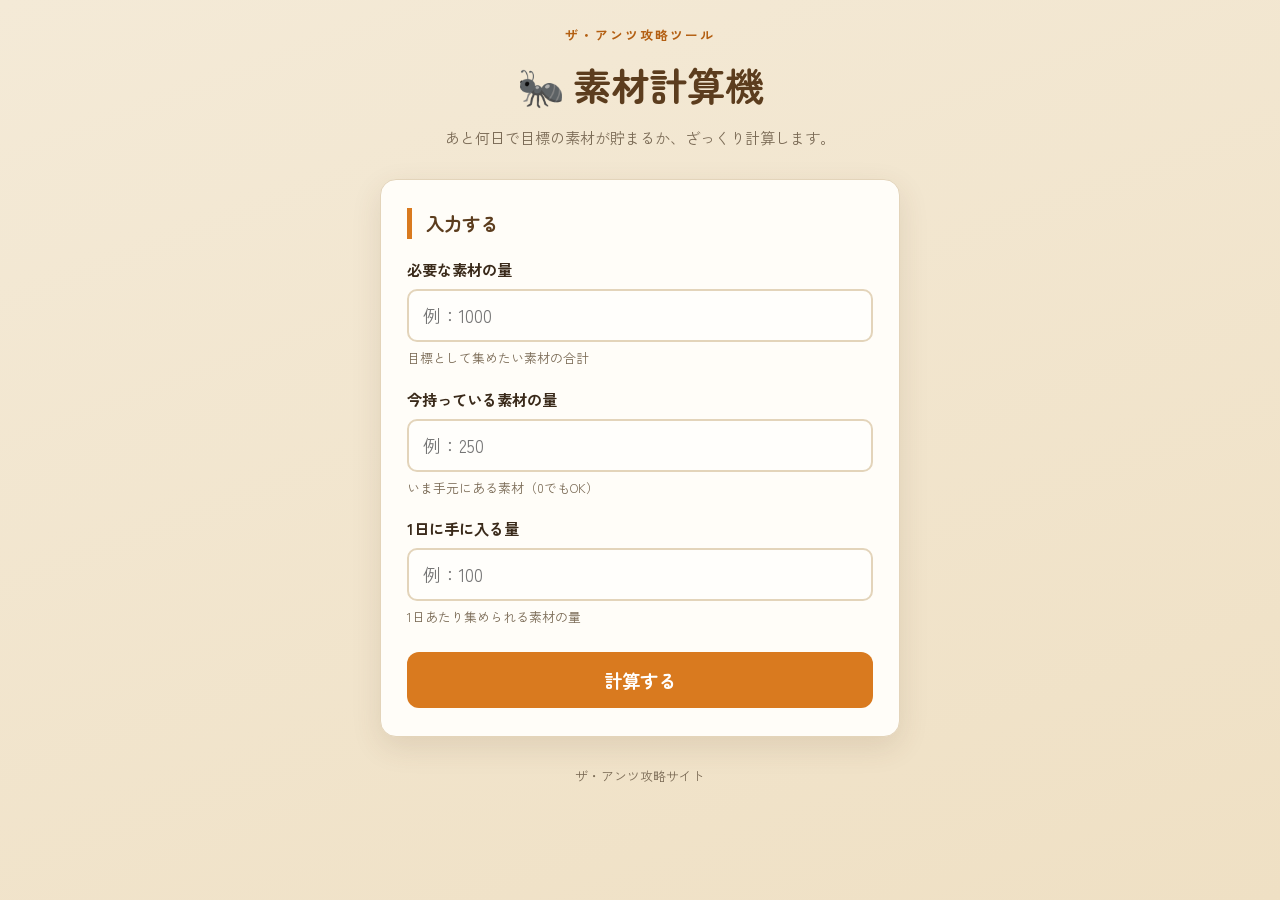
==== index.html @ af233180 "Add files via upload" ====
<!DOCTYPE html>
<!-- lang="ja" : このページが日本語であることをブラウザに伝えます -->
<html lang="ja">
<head>
  <!-- 文字コードの指定。日本語が文字化けしないために必要です -->
  <meta charset="UTF-8" />

  <!-- スマホ表示対応の「おまじない」。画面幅に合わせて拡大縮小してくれます -->
  <meta name="viewport" content="width=device-width, initial-scale=1.0" />

  <!-- ブラウザのタブに表示されるタイトル -->
  <title>素材計算機 | ザ・アンツ攻略</title>

  <!-- 見た目（デザイン）を読み込みます -->
  <link rel="stylesheet" href="style.css" />

  <!-- 日本語が使える、丸みのある読みやすいフォントをGoogleから読み込みます -->
  <link rel="preconnect" href="https://fonts.googleapis.com" />
  <link rel="preconnect" href="https://fonts.gstatic.com" crossorigin />
  <link
    href="https://fonts.googleapis.com/css2?family=Zen+Kaku+Gothic+New:wght@400;500;700&family=Zen+Maru+Gothic:wght@500;700&display=swap"
    rel="stylesheet"
  />
</head>

<body>
  <!-- ページ全体を中央にまとめる入れ物 -->
  <div class="container">

    <!-- ===== ヘッダー（タイトル部分） ===== -->
    <header class="page-header">
      <p class="eyebrow">ザ・アンツ攻略ツール</p>
      <h1 class="title"><span class="ant">🐜</span> 素材計算機</h1>
      <p class="lead">あと何日で目標の素材が貯まるか、ざっくり計算します。</p>
    </header>

    <!-- ===== 入力フォーム ===== -->
    <!-- ※ formタグは使わず、ボタンのクリックで計算します（ページが勝手に再読み込みされないように） -->
    <section class="card">
      <h2 class="card-title">入力する</h2>

      <!-- 必要素材 -->
      <div class="field">
        <label for="required">必要な素材の量</label>
        <input
          type="number"
          id="required"
          inputmode="numeric"
          min="1"
          placeholder="例：1000"
        />
        <p class="hint">目標として集めたい素材の合計</p>
      </div>

      <!-- 所持素材 -->
      <div class="field">
        <label for="owned">今持っている素材の量</label>
        <input
          type="number"
          id="owned"
          inputmode="numeric"
          min="0"
          placeholder="例：250"
        />
        <p class="hint">いま手元にある素材（0でもOK）</p>
      </div>

      <!-- 1日の獲得量 -->
      <div class="field">
        <label for="perday">1日に手に入る量</label>
        <input
          type="number"
          id="perday"
          inputmode="numeric"
          min="1"
          placeholder="例：100"
        />
        <p class="hint">1日あたり集められる素材の量</p>
      </div>

      <!-- 計算ボタン -->
      <button id="calcButton" class="calc-button" type="button">
        計算する
      </button>

      <!-- エラーメッセージを表示する場所（最初は空っぽ） -->
      <p id="errorMessage" class="error-message" role="alert"></p>
    </section>

    <!-- ===== 計算結果 ===== -->
    <!-- 最初は hidden で隠しておき、計算後に表示します -->
    <section id="result" class="card result-card" hidden>
      <h2 class="card-title">計算結果</h2>
      <div id="resultBody" class="result-body">
        <!-- ここに結果が入ります（script.jsが書き込みます） -->
      </div>
    </section>

    <!-- ===== フッター ===== -->
    <footer class="page-footer">
      <p>ザ・アンツ攻略サイト</p>
    </footer>

  </div>

  <!-- 計算の処理（動き）を読み込みます。bodyの一番下に置くのが基本です -->
  <script src="script.js"></script>
</body>
</html>
---- style.css ----
/* =========================================================
   素材計算機 スタイル（見た目）
   テーマ：蟻塚と土をイメージした、温かみのあるアース系カラー
   スマホ優先（モバイルファースト）で書いています
   ========================================================= */

/* ----- 色やサイズを1か所でまとめて管理する変数 -----
   ここを書き換えれば、サイト全体の色が一気に変わります */
:root {
  --bg: #f4ead7;            /* 背景：砂のようなクリーム色 */
  --bg-grad: #efe0c4;       /* 背景の薄いグラデーション用 */
  --surface: #fffdf8;       /* カードの色：少し白い紙 */
  --ink: #3a2a1a;           /* 文字：濃い茶色 */
  --ink-soft: #7a6a55;      /* 補足文字：やわらかい茶色 */
  --accent: #d97a1f;        /* アクセント：琥珀・はちみつ色 */
  --accent-dark: #b35f12;   /* アクセントの濃い色（押した時など） */
  --soil: #5c3d1e;          /* 深い土の色 */
  --success: #4d7c2f;       /* 足りている時の緑（苔っぽい緑） */
  --error: #c0432b;         /* エラーの赤（テラコッタ） */
  --line: #e3d4ba;          /* 区切り線のうすい色 */
  --radius: 16px;           /* 角の丸み */
  --shadow: 0 10px 30px rgba(92, 61, 30, 0.12); /* やわらかい影 */
}

/* ----- 全要素の余白リセットと、サイズ計算の統一 ----- */
* {
  margin: 0;
  padding: 0;
  box-sizing: border-box; /* paddingを含めて幅を計算する（崩れにくくなる） */
}

/* ----- ページ全体の土台 ----- */
body {
  font-family: "Zen Kaku Gothic New", sans-serif; /* 本文の読みやすいフォント */
  color: var(--ink);
  /* 上から下へ、ほんのり色が変わる背景 */
  background: linear-gradient(160deg, var(--bg) 0%, var(--bg-grad) 100%);
  min-height: 100vh;
  line-height: 1.7;
  padding: 24px 16px 48px;
}

/* ----- 中央寄せの入れ物。スマホでもPCでも見やすい幅に ----- */
.container {
  width: 100%;
  max-width: 520px; /* これ以上は横に広がらない */
  margin: 0 auto;   /* 左右中央寄せ */
}

/* =========================================================
   ヘッダー
   ========================================================= */
.page-header {
  text-align: center;
  margin-bottom: 28px;
}

.eyebrow {
  font-size: 0.8rem;
  letter-spacing: 0.15em; /* 文字の間隔を少し広げて上品に */
  color: var(--accent-dark);
  font-weight: 700;
  margin-bottom: 6px;
}

.title {
  font-family: "Zen Maru Gothic", sans-serif; /* 見出しは丸ゴシックで親しみやすく */
  font-size: 2rem;
  color: var(--soil);
  display: flex;
  align-items: center;
  justify-content: center;
  gap: 8px;
}

/* 蟻の絵文字をほんの少しだけ揺らすアニメーション（おまけの遊び） */
.ant {
  display: inline-block;
  animation: wiggle 2.5s ease-in-out infinite;
}
@keyframes wiggle {
  0%, 100% { transform: rotate(0deg); }
  25%      { transform: rotate(-12deg); }
  75%      { transform: rotate(12deg); }
}

.lead {
  margin-top: 8px;
  color: var(--ink-soft);
  font-size: 0.95rem;
}

/* =========================================================
   カード（白い箱）
   ========================================================= */
.card {
  background: var(--surface);
  border: 1px solid var(--line);
  border-radius: var(--radius);
  box-shadow: var(--shadow);
  padding: 24px 20px;
  margin-bottom: 20px;
}

.card-title {
  font-family: "Zen Maru Gothic", sans-serif;
  font-size: 1.15rem;
  color: var(--soil);
  margin-bottom: 18px;
  /* 見出しの左に琥珀色の小さな印を付ける */
  padding-left: 14px;
  border-left: 5px solid var(--accent);
}

/* =========================================================
   入力フォーム
   ========================================================= */
.field {
  margin-bottom: 18px;
}

.field label {
  display: block;
  font-weight: 700;
  margin-bottom: 6px;
  font-size: 0.95rem;
}

/* 入力欄。スマホで押しやすいよう大きめに */
.field input {
  width: 100%;
  font-size: 1.1rem;          /* スマホで自動ズームされないよう16px以上に */
  font-family: inherit;
  color: var(--ink);
  padding: 12px 14px;
  border: 2px solid var(--line);
  border-radius: 10px;
  background: #fffefb;
  transition: border-color 0.2s ease; /* 色がふわっと変わる */
}

/* 入力欄を選んだ時に枠を琥珀色にして「ここに入力中」を分かりやすく */
.field input:focus {
  outline: none;
  border-color: var(--accent);
}

.hint {
  font-size: 0.8rem;
  color: var(--ink-soft);
  margin-top: 5px;
}

/* =========================================================
   計算ボタン
   ========================================================= */
.calc-button {
  width: 100%;
  font-family: "Zen Maru Gothic", sans-serif;
  font-size: 1.15rem;
  font-weight: 700;
  color: #fff;
  background: var(--accent);
  border: none;
  border-radius: 12px;
  padding: 15px;
  margin-top: 6px;
  cursor: pointer;
  transition: background-color 0.2s ease, transform 0.05s ease;
}

/* マウスを乗せた時・押した時の反応 */
.calc-button:hover { background: var(--accent-dark); }
.calc-button:active { transform: scale(0.98); } /* 少し沈む */

/* =========================================================
   エラーメッセージ
   ========================================================= */
.error-message {
  color: var(--error);
  font-weight: 700;
  font-size: 0.9rem;
  margin-top: 14px;
  text-align: center;
  /* 中身が空のときは表示しない */
}
.error-message:empty { display: none; }

/* =========================================================
   計算結果
   ========================================================= */
.result-card {
  /* 結果が出た時にふわっと現れるアニメーション */
  animation: fadeUp 0.4s ease;
}
@keyframes fadeUp {
  from { opacity: 0; transform: translateY(12px); }
  to   { opacity: 1; transform: translateY(0); }
}

/* 結果の各行（項目名 ＋ 数値） */
.result-row {
  display: flex;
  justify-content: space-between;
  align-items: baseline;
  padding: 12px 0;
  border-bottom: 1px dashed var(--line); /* 点線で区切る */
}
.result-row:last-child { border-bottom: none; }

.result-label {
  color: var(--ink-soft);
  font-size: 0.95rem;
}

.result-value {
  font-family: "Zen Maru Gothic", sans-serif;
  font-size: 1.3rem;
  font-weight: 700;
  color: var(--soil);
}

/* 特に目立たせたい数値（到達日数など）を琥珀色に */
.result-value.highlight {
  color: var(--accent-dark);
}

/* 「素材は足りています」の成功メッセージ */
.success-message {
  text-align: center;
  padding: 10px 0;
}
.success-message .big {
  font-family: "Zen Maru Gothic", sans-serif;
  font-size: 1.4rem;
  font-weight: 700;
  color: var(--success);
}
.success-message .sub {
  color: var(--ink-soft);
  font-size: 0.9rem;
  margin-top: 4px;
}

/* =========================================================
   フッター
   ========================================================= */
.page-footer {
  text-align: center;
  color: var(--ink-soft);
  font-size: 0.8rem;
  margin-top: 28px;
}

/* =========================================================
   画面が広い時（PCなど）の微調整
   ========================================================= */
@media (min-width: 600px) {
  .title { font-size: 2.4rem; }
  .card { padding: 28px 26px; }
}
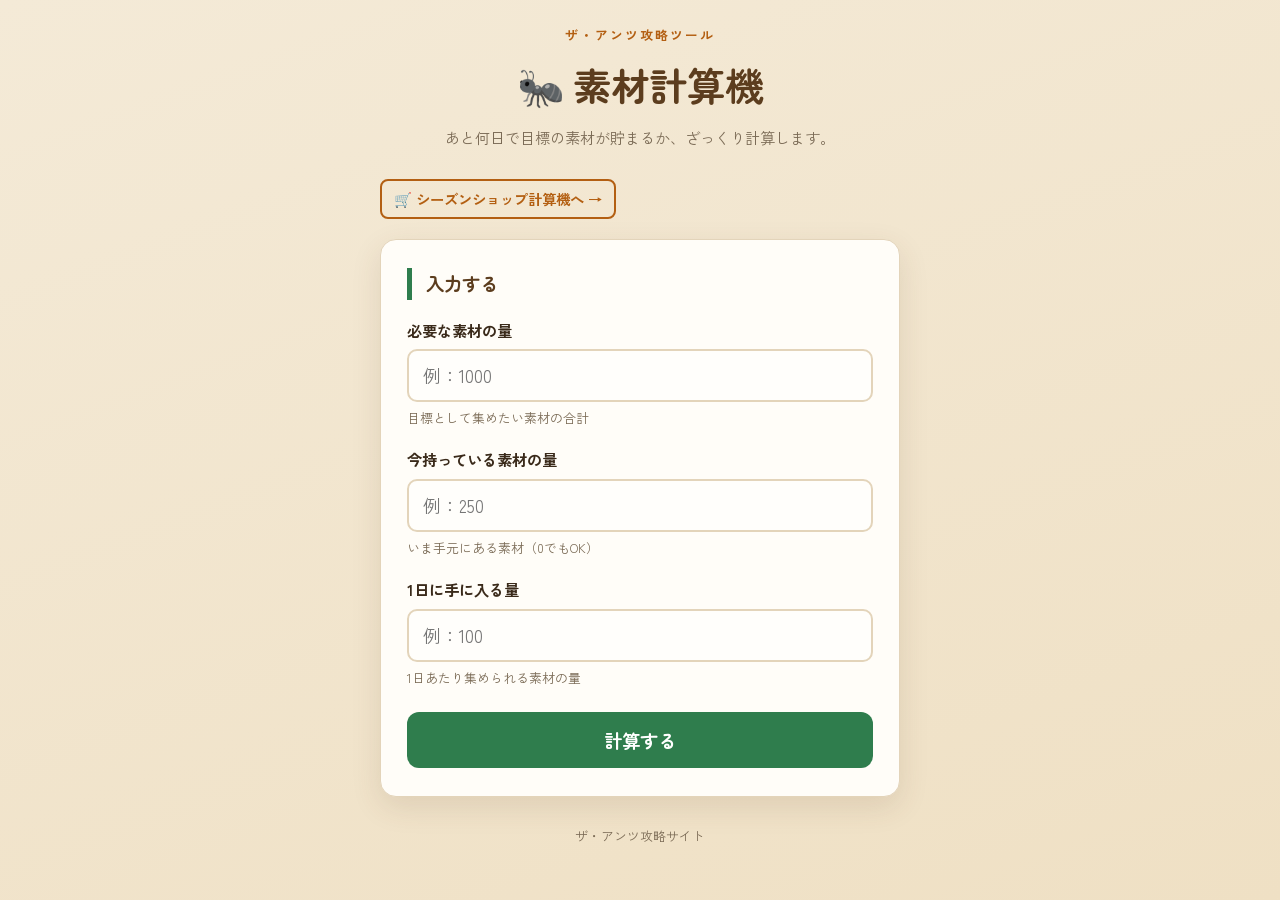
==== commit 17dac0f6: "Add season shop simulator page New page: シーズンショップシミュレーター (shop.html / shop.css / shop.js) - Budget i" ====
--- a/index.html
+++ b/index.html
@@ -33,6 +33,20 @@
       <h1 class="title"><span class="ant">🐜</span> 素材計算機</h1>
       <p class="lead">あと何日で目標の素材が貯まるか、ざっくり計算します。</p>
     </header>
+
+    <!-- ===== 他ページへのリンク ===== -->
+    <nav style="margin-bottom: 20px;">
+      <a href="shop.html" style="
+        display: inline-block;
+        color: var(--accent-dark);
+        font-weight: 700;
+        font-size: 0.9rem;
+        text-decoration: none;
+        padding: 6px 12px;
+        border: 2px solid var(--accent-dark);
+        border-radius: 8px;
+      ">🛒 シーズンショップ計算機へ →</a>
+    </nav>
 
     <!-- ===== 入力フォーム ===== -->
     <!-- ※ formタグは使わず、ボタンのクリックで計算します（ページが勝手に再読み込みされないように） -->
--- a/style.css
+++ b/style.css
@@ -12,7 +12,7 @@
   --surface: #fffdf8;       /* カードの色：少し白い紙 */
   --ink: #3a2a1a;           /* 文字：濃い茶色 */
   --ink-soft: #7a6a55;      /* 補足文字：やわらかい茶色 */
-  --accent: #d97a1f;        /* アクセント：琥珀・はちみつ色 */
+  --accent: #2f7d4d;        /* アクセント：琥珀・はちみつ色 */
   --accent-dark: #b35f12;   /* アクセントの濃い色（押した時など） */
   --soil: #5c3d1e;          /* 深い土の色 */
   --success: #4d7c2f;       /* 足りている時の緑（苔っぽい緑） */
